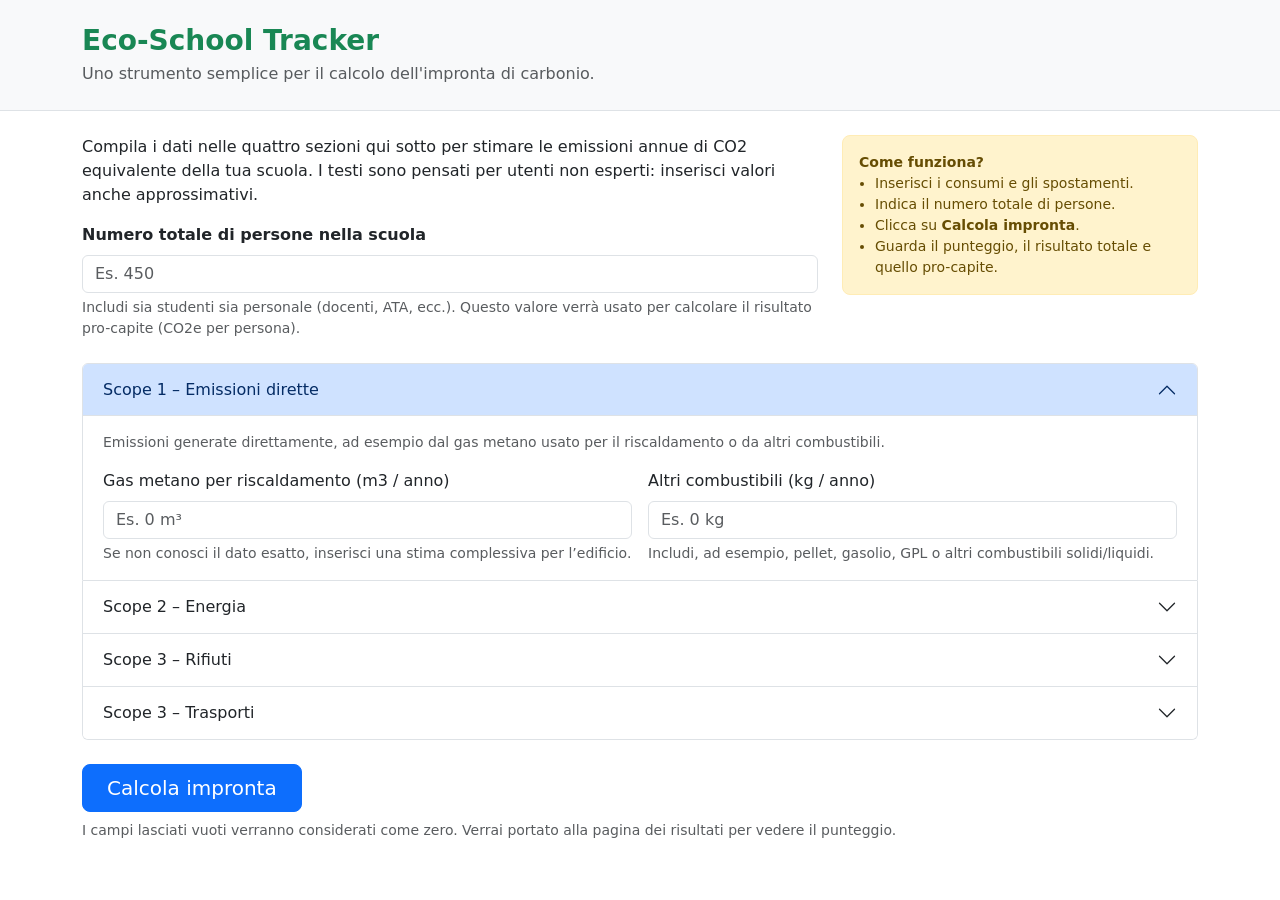
==== index.html @ 3f1e12e2 "ss" ====
<!DOCTYPE html>
<html lang="it">
<head>
  <meta charset="UTF-8" />
  <meta name="viewport" content="width=device-width, initial-scale=1" />
  <title>Eco-School Tracker</title>

  <!-- Bootstrap CSS -->
  <link
    href="https://cdn.jsdelivr.net/npm/bootstrap@5.3.3/dist/css/bootstrap.min.css"
    rel="stylesheet"
    integrity="sha384-QWTKZyjpPEjISv5WaRU9OFeRpok6YctnYmDr5pNlyT2bRjXh0JMhjY6hW+ALEwIH"
    crossorigin="anonymous"
  />

  <link rel="stylesheet" href="css/style.css" />
</head>
<body>
  <header class="py-4 mb-4 border-bottom bg-light">
    <div class="container">
      <div class="d-flex flex-column flex-md-row align-items-md-center justify-content-between gap-3">
        <div>
          <h1 class="h3 mb-1 text-success fw-bold">Eco-School Tracker</h1>
          <p class="mb-0 text-muted">
            Uno strumento semplice per il calcolo dell'impronta di carbonio.
          </p>
        </div>
      </div>
    </div>
  </header>

  <main class="container mb-5">
    <section class="mb-4">
      <div class="row g-4">
        <div class="col-lg-8">
          <p>
            Compila i dati nelle quattro sezioni qui sotto per stimare le emissioni annue di CO<span class="subscript">2</span>
            equivalente della tua scuola. I testi sono pensati per utenti non esperti: inserisci valori anche approssimativi.
          </p>
          <div class="mt-3">
            <label for="numeroPersoneTotali" class="form-label fw-semibold">
              Numero totale di persone nella scuola
            </label>
            <input
              type="number"
              min="1"
              class="form-control"
              id="numeroPersoneTotali"
              placeholder="Es. 450"
            />
            <div class="form-text">
              Includi sia studenti sia personale (docenti, ATA, ecc.). Questo valore verrà usato per calcolare il risultato pro-capite (CO<span class="subscript">2</span>e per persona).
            </div>
          </div>
        </div>
        <div class="col-lg-4">
          <div class="p-3 border rounded-3 small" style="background-color: #fff3cd; border-color: #ffecb5 !important; color: #664d03;">
            <strong>Come funziona?</strong>
            <ul class="mb-0 ps-3">
              <li>Inserisci i consumi e gli spostamenti.</li>
              <li>Indica il numero totale di persone.</li>
              <li>Clicca su <strong>Calcola impronta</strong>.</li>
              <li>Guarda il punteggio, il risultato totale e quello pro-capite.</li>
            </ul>
          </div>
        </div>
      </div>
    </section>

    <!-- Accordion Scope -->
    <section class="mb-4">
      <div class="accordion" id="scopeAccordion">
        <!-- Scope 1 -->
        <div class="accordion-item">
          <h2 class="accordion-header" id="headingScope1">
            <button
              class="accordion-button"
              type="button"
              data-bs-toggle="collapse"
              data-bs-target="#collapseScope1"
              aria-expanded="true"
              aria-controls="collapseScope1"
            >
              Scope 1 – Emissioni dirette
            </button>
          </h2>
          <div
            id="collapseScope1"
            class="accordion-collapse collapse show"
            aria-labelledby="headingScope1"
            data-bs-parent="#scopeAccordion"
          >
            <div class="accordion-body">
              <p class="small text-muted">
                Emissioni generate direttamente, ad esempio dal gas metano usato per il riscaldamento o da altri combustibili.
              </p>
              <div class="row g-3">
                <div class="col-md-6">
                  <label for="gasMetanoMc" class="form-label">
                    Gas metano per riscaldamento (m<span class="superscript">3</span> / anno)
                  </label>
                  <input
                    type="number"
                    min="0"
                    class="form-control"
                    id="gasMetanoMc"
                    placeholder="Es. 0 m³"
                  />
                  <div class="form-text">
                    Se non conosci il dato esatto, inserisci una stima complessiva per l’edificio.
                  </div>
                </div>
                <div class="col-md-6">
                  <label for="altriCombustibiliKg" class="form-label">
                    Altri combustibili (kg / anno)
                  </label>
                  <input
                    type="number"
                    min="0"
                    class="form-control"
                    id="altriCombustibiliKg"
                    placeholder="Es. 0 kg"
                  />
                  <div class="form-text">
                    Includi, ad esempio, pellet, gasolio, GPL o altri combustibili solidi/liquidi.
                  </div>
                </div>
              </div>
            </div>
          </div>
        </div>

        <!-- Scope 2 -->
        <div class="accordion-item">
          <h2 class="accordion-header" id="headingScope2">
            <button
              class="accordion-button collapsed"
              type="button"
              data-bs-toggle="collapse"
              data-bs-target="#collapseScope2"
              aria-expanded="false"
              aria-controls="collapseScope2"
            >
              Scope 2 – Energia
            </button>
          </h2>
          <div
            id="collapseScope2"
            class="accordion-collapse collapse"
            aria-labelledby="headingScope2"
            data-bs-parent="#scopeAccordion"
          >
            <div class="accordion-body">
              <p class="small text-muted">
                Emissioni indirette legate all’energia elettrica acquistata e utilizzata durante l’anno scolastico.
              </p>
              <div class="row g-3">
                <div class="col-md-6">
                  <label for="energiaNonRinnovabiliKwh" class="form-label">
                    Energia elettrica da fonti non rinnovabili (kWh/anno)
                  </label>
                  <input
                    type="number"
                    min="0"
                    class="form-control"
                    id="energiaNonRinnovabiliKwh"
                    placeholder="Es. 0 kWh"
                  />
                  <div class="form-text">
                    Somma di tutti i kWh acquistati da fornitori con mix non 100% rinnovabile.
                  </div>
                </div>
                <div class="col-md-6">
                  <label for="energiaRinnovabiliKwh" class="form-label">
                    Energia elettrica da fonti rinnovabili (kWh/anno)
                  </label>
                  <input
                    type="number"
                    min="0"
                    class="form-control"
                    id="energiaRinnovabiliKwh"
                    placeholder="Es. 20.664 kWh"
                  />
                  <div class="form-text">
                    Nel modello semplificato questa quota non genera emissioni (fattore 0 kg CO<span class="subscript">2</span>/kWh).
                  </div>
                </div>
                <div class="col-md-6">
                  <label for="energiaAutoprodottaKwh" class="form-label">
                    Energia elettrica autoprodotta annuale (kWh)
                  </label>
                  <input
                    type="number"
                    min="0"
                    class="form-control"
                    id="energiaAutoprodottaKwh"
                    placeholder="Es. 45.743 kWh"
                  />
                  <div class="form-text">
                    Energia prodotta da impianti della scuola (es. fotovoltaico sul tetto).
                  </div>
                </div>
                <div class="col-md-6">
                  <label for="energiaAutoconsumataKwh" class="form-label">
                    Energia elettrica autoconsumata (kWh/anno)
                  </label>
                  <input
                    type="number"
                    min="0"
                    class="form-control"
                    id="energiaAutoconsumataKwh"
                    placeholder="Es. 66.407 kWh"
                  />
                  <div class="form-text">
                    Considerata rinnovabile e a impatto nullo nel modello educativo di questa app.
                  </div>
                </div>
              </div>
            </div>
          </div>
        </div>

        <!-- Scope 3 – Rifiuti -->
        <div class="accordion-item">
          <h2 class="accordion-header" id="headingScope3Waste">
            <button
              class="accordion-button collapsed"
              type="button"
              data-bs-toggle="collapse"
              data-bs-target="#collapseScope3Waste"
              aria-expanded="false"
              aria-controls="collapseScope3Waste"
            >
              Scope 3 – Rifiuti
            </button>
          </h2>
          <div
            id="collapseScope3Waste"
            class="accordion-collapse collapse"
            aria-labelledby="headingScope3Waste"
            data-bs-parent="#scopeAccordion"
          >
            <div class="accordion-body">
              <p class="small text-muted mb-2">
                Inserisci una stima della quantità annua per ciascuna tipologia di rifiuto prodotto dalla scuola.
              </p>
              <p class="small fw-semibold mb-2">Tipologia di rifiuti prodotti e quantità annua (kg)</p>
              <div class="row g-3">
                <div class="col-md-6">
                  <label for="rifiutiPlasticaKg" class="form-label">Plastica (kg/anno)</label>
                  <input
                    type="number"
                    min="0"
                    class="form-control"
                    id="rifiutiPlasticaKg"
                    placeholder="Es. 420 kg"
                  />
                  <div class="form-text">Bottiglie, imballaggi e altri rifiuti di plastica.</div>
                </div>
                <div class="col-md-6">
                  <label for="rifiutiCartaKg" class="form-label">Carta (kg/anno)</label>
                  <input
                    type="number"
                    min="0"
                    class="form-control"
                    id="rifiutiCartaKg"
                    placeholder="Es. 480 kg"
                  />
                  <div class="form-text">Carta e cartone prodotti in un anno (esclusi archivi).</div>
                </div>
                <div class="col-md-6">
                  <label for="rifiutiVetroKg" class="form-label">Vetro (kg/anno)</label>
                  <input
                    type="number"
                    min="0"
                    class="form-control"
                    id="rifiutiVetroKg"
                    placeholder="Es. 0 kg"
                  />
                  <div class="form-text">Bottiglie e contenitori di vetro.</div>
                </div>
                <div class="col-md-6">
                  <label for="rifiutiMetalliKg" class="form-label">Metalli (kg/anno)</label>
                  <input
                    type="number"
                    min="0"
                    class="form-control"
                    id="rifiutiMetalliKg"
                    placeholder="Es. 0 kg"
                  />
                  <div class="form-text">Lattine o altri rifiuti metallici.</div>
                </div>
                <div class="col-md-6">
                  <label for="rifiutiLegnoKg" class="form-label">Legno (kg/anno)</label>
                  <input
                    type="number"
                    min="0"
                    class="form-control"
                    id="rifiutiLegnoKg"
                    placeholder="Es. 0 kg"
                  />
                  <div class="form-text">Scarti di legno provenienti, ad esempio, da piccoli lavori.</div>
                </div>
                <div class="col-md-6">
                  <label for="rifiutiIndifferenziatiKg" class="form-label">Indifferenziati (kg/anno)</label>
                  <input
                    type="number"
                    min="0"
                    class="form-control"
                    id="rifiutiIndifferenziatiKg"
                    placeholder="Es. 1.100 kg"
                  />
                  <div class="form-text">Tutto ciò che non viene differenziato (secco residuo).</div>
                </div>
              </div>
            </div>
          </div>
        </div>

        <!-- Scope 4 – Trasporti -->
        <div class="accordion-item">
          <h2 class="accordion-header" id="headingScope3Transport">
            <button
              class="accordion-button collapsed"
              type="button"
              data-bs-toggle="collapse"
              data-bs-target="#collapseScope3Transport"
              aria-expanded="false"
              aria-controls="collapseScope3Transport"
            >
            Scope 3 – Trasporti
            </button>
          </h2>
          <div
            id="collapseScope3Transport"
            class="accordion-collapse collapse"
            aria-labelledby="headingScope3Transport"
            data-bs-parent="#scopeAccordion"
          >
            <div class="accordion-body">
              <p class="small text-muted mb-2">
                Emissioni dovute agli spostamenti casa–scuola (o casa–lavoro) abituali per ciascun mezzo.
              </p>
              <div class="row g-2 align-items-end mb-3">
                <div class="col-12 col-md-4">
                  <label class="form-label fw-semibold" for="giorniScuola">
                    Numero di giorni di scuola totali
                  </label>
                  <input
                    type="number"
                    min="1"
                    class="form-control"
                    id="giorniScuola"
                    placeholder="Es. 200"
                  />
                  <div class="form-text">
                    Indica il numero di giorni di scuola considerati per i calcoli degli spostamenti.
                  </div>
                </div>
              </div>
              <div class="row g-2 align-items-end">
                <div class="col-12 col-md-3">
                  <label class="form-label">
                    Descrizione mezzo di trasporto
                  </label>
                </div>
                <div class="col-6 col-md-3">
                  <label class="form-label">
                    Numero di persone
                  </label>
                </div>
                <div class="col-6 col-md-3">
                  <label class="form-label">
                    Distanza giornaliera percorsa [km/giorno]
                  </label>
                </div>
                <div class="col-12 col-md-3">
                  <label class="form-label">
                    Totale km annui (km × giorni × persone)
                  </label>
                </div>

                <!-- Autobus -->
                <div class="col-12 col-md-3">
                  <input
                    type="text"
                    class="form-control"
                    id="mezzoAutobusDesc"
                    value="Autobus"
                    readonly
                  />
                </div>
                <div class="col-6 col-md-3">
                  <input
                    type="number"
                    min="0"
                    class="form-control"
                    id="personeAutobus"
                    placeholder="Es. 86"
                  />
                </div>
                <div class="col-6 col-md-3">
                  <input
                    type="number"
                    min="0"
                    class="form-control"
                    id="kmAutobusAnnui"
                    placeholder="Es. 21 km/giorno"
                  />
                </div>
                <div class="col-12 col-md-3">
                  <input
                    type="number"
                    class="form-control bg-light"
                    id="kmAutobusTotali"
                    readonly
                  />
                </div>

                <!-- Macchina -->
                <div class="col-12 col-md-3">
                  <input
                    type="text"
                    class="form-control"
                    id="mezzoMacchinaDesc"
                    value="Macchina"
                    readonly
                  />
                </div>
                <div class="col-6 col-md-3">
                  <input
                    type="number"
                    min="0"
                    class="form-control"
                    id="personeMacchina"
                    placeholder="Es. 259"
                  />
                </div>
                <div class="col-6 col-md-3">
                  <input
                    type="number"
                    min="0"
                    class="form-control"
                    id="kmMacchinaAnnui"
                    placeholder="Es. 8 km/giorno"
                  />
                </div>
                <div class="col-12 col-md-3">
                  <input
                    type="number"
                    class="form-control bg-light"
                    id="kmMacchinaTotali"
                    readonly
                  />
                </div>

                <!-- Piedi -->
                <div class="col-12 col-md-3">
                  <input
                    type="text"
                    class="form-control"
                    id="mezzoPiediDesc"
                    value="Piedi"
                    readonly
                  />
                </div>
                <div class="col-6 col-md-3">
                  <input
                    type="number"
                    min="0"
                    class="form-control"
                    id="personePiedi"
                    placeholder="Es. 65"
                  />
                </div>
                <div class="col-6 col-md-3">
                  <input
                    type="number"
                    min="0"
                    class="form-control"
                    id="kmPiediAnnui"
                    placeholder="Es. 1,5 km/giorno"
                  />
                </div>
                <div class="col-12 col-md-3">
                  <input
                    type="number"
                    class="form-control bg-light"
                    id="kmPiediTotali"
                    readonly
                  />
                </div>

                <!-- Macchine elettriche -->
                <div class="col-12 col-md-3">
                  <input
                    type="text"
                    class="form-control"
                    id="mezzoElettricaDesc"
                    value="Macchine elettriche"
                    readonly
                  />
                </div>
                <div class="col-6 col-md-3">
                  <input
                    type="number"
                    min="0"
                    class="form-control"
                    id="personeElettrica"
                    placeholder="Es. 22"
                  />
                </div>
                <div class="col-6 col-md-3">
                  <input
                    type="number"
                    min="0"
                    class="form-control"
                    id="kmElettricaAnnui"
                    placeholder="Es. 8 km/giorno"
                  />
                </div>
                <div class="col-12 col-md-3">
                  <input
                    type="number"
                    class="form-control bg-light"
                    id="kmElettricaTotali"
                    readonly
                  />
                </div>
              </div>
            </div>
          </div>
        </div>
      </div>
    </section>

    <!-- Anteprima del risultato + pulsante calcolo -->
    <section class="mb-5">
      <button id="calcolaBtn" class="btn btn-primary btn-lg px-4">
        Calcola impronta
      </button>
      <div class="form-text mt-2 text-muted">
        I campi lasciati vuoti verranno considerati come zero. Verrai portato alla pagina dei risultati per vedere il punteggio.
      </div>
    </section>
  </main>

  <!-- Bootstrap JS (bundle includes Popper) -->
  <script
    src="https://cdn.jsdelivr.net/npm/bootstrap@5.3.3/dist/js/bootstrap.bundle.min.js"
    integrity="sha384-YvpcrYf0tY3lHB60NNkmXc5s9fDVZLESaAA55NDzOxhy9GkcIdslK1eN7N6jIeHz"
    crossorigin="anonymous"
  ></script>

  <script src="js/calculator.js"></script>
  <script src="js/app.js"></script>
</body>
</html>
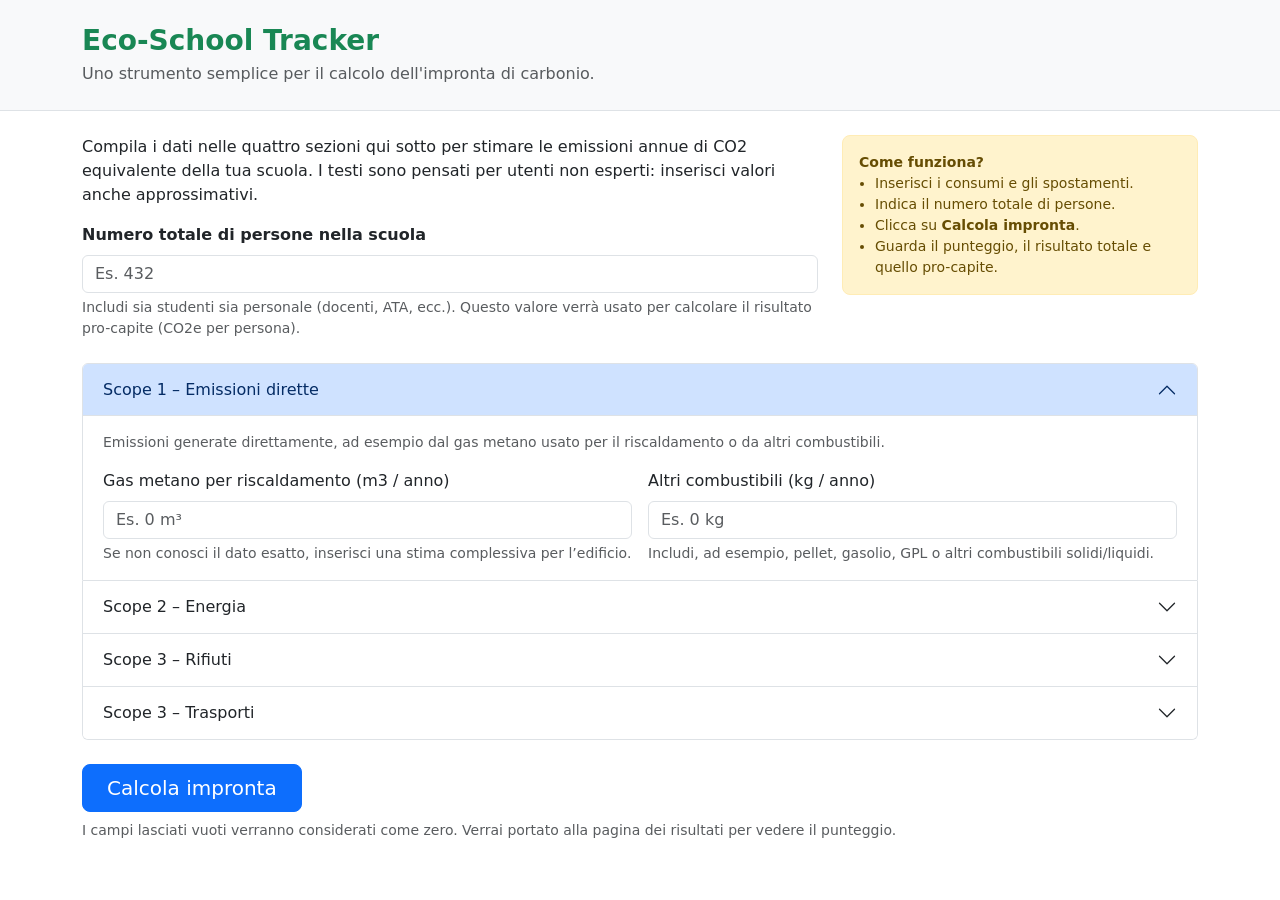
==== commit 598314da: "ss" ====
--- a/index.html
+++ b/index.html
@@ -46,7 +46,7 @@
               min="1"
               class="form-control"
               id="numeroPersoneTotali"
-              placeholder="Es. 450"
+              placeholder="Es. 432"
             />
             <div class="form-text">
               Includi sia studenti sia personale (docenti, ATA, ecc.). Questo valore verrà usato per calcolare il risultato pro-capite (CO<span class="subscript">2</span>e per persona).
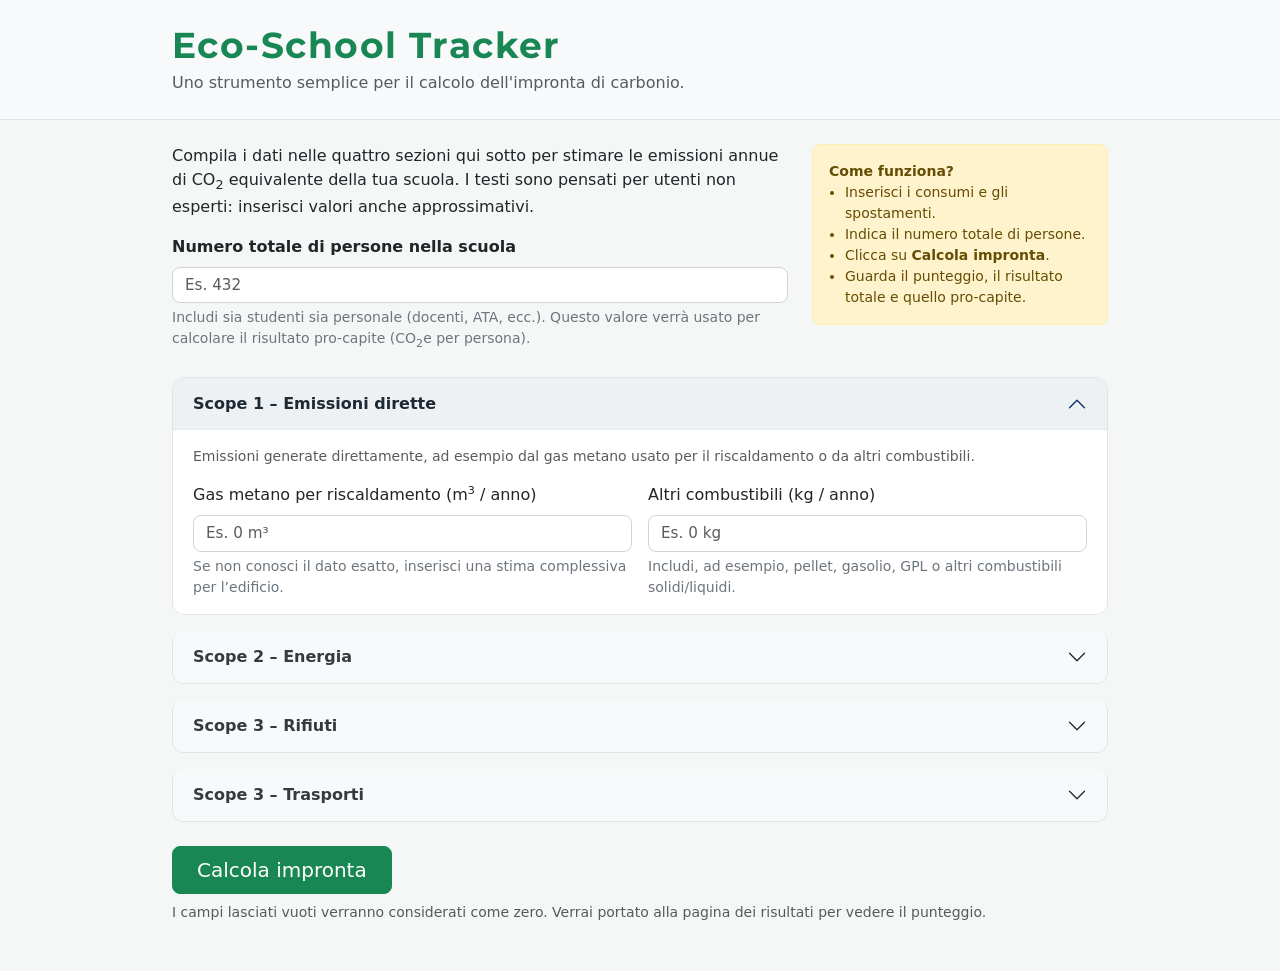
==== commit d64da6f9: "Add Google Fonts for improved typography and update app title styling in index.html; adjust header f" ====
--- a/index.html
+++ b/index.html
@@ -4,6 +4,8 @@
   <meta charset="UTF-8" />
   <meta name="viewport" content="width=device-width, initial-scale=1" />
   <title>Eco-School Tracker</title>
+  <link rel="icon" type="image/png" href="layout/favicon.png" sizes="32x32" />
+  <link rel="icon" type="image/png" href="layout/favicon.png" sizes="16x16" />
 
   <!-- Bootstrap CSS -->
   <link
@@ -13,6 +15,12 @@
     crossorigin="anonymous"
   />
 
+  <!-- Google Fonts -->
+  <link
+    rel="stylesheet"
+    href="https://fonts.googleapis.com/css2?family=Montserrat:wght@600;700&display=swap"
+  />
+
   <link rel="stylesheet" href="css/style.css" />
 </head>
 <body>
@@ -20,7 +28,7 @@
     <div class="container">
       <div class="d-flex flex-column flex-md-row align-items-md-center justify-content-between gap-3">
         <div>
-          <h1 class="h3 mb-1 text-success fw-bold">Eco-School Tracker</h1>
+          <h1 class="h3 mb-1 text-success fw-bold app-title">Eco-School Tracker</h1>
           <p class="mb-0 text-muted">
             Uno strumento semplice per il calcolo dell'impronta di carbonio.
           </p>
--- a/css/style.css
+++ b/css/style.css
@@ -0,0 +1,173 @@
+body {
+  background-color: #f5f7f6;
+  font-family: system-ui, -apple-system, BlinkMacSystemFont, "Segoe UI", sans-serif;
+}
+
+header h1 {
+  letter-spacing: 0.02em;
+}
+
+.app-title {
+  font-family: "Montserrat", system-ui, -apple-system, BlinkMacSystemFont, "Segoe UI", sans-serif;
+  font-size: 2.25rem;
+  letter-spacing: 0.04em;
+}
+
+.subscript {
+  font-size: 0.8em;
+  vertical-align: sub;
+}
+
+.superscript {
+  font-size: 0.7em;
+  vertical-align: super;
+}
+
+main.container {
+  max-width: 960px;
+}
+
+header .container {
+  max-width: 960px;
+}
+
+.accordion-item {
+  border-radius: 0.75rem !important;
+  overflow: hidden;
+  border: 1px solid #e0e4e7;
+  background-color: #ffffff;
+}
+
+.accordion-item + .accordion-item {
+  margin-top: 1rem;
+}
+
+.accordion-button {
+  font-weight: 600;
+  background-color: #f8f9fa;
+  color: #343a40;
+}
+
+.accordion-button:not(.collapsed) {
+  color: #1f2933;
+  background-color: #eef1f4;
+  box-shadow: inset 0 -1px 0 rgba(0, 0, 0, 0.03);
+}
+
+.accordion-body {
+  background-color: #ffffff;
+}
+
+.alert-warning {
+  border-radius: 0.75rem;
+}
+
+input[type="number"]::-webkit-outer-spin-button,
+input[type="number"]::-webkit-inner-spin-button {
+  -webkit-appearance: none;
+  margin: 0;
+}
+
+input[type="number"] {
+  -moz-appearance: textfield;
+}
+
+.form-control {
+  border-radius: 0.5rem;
+  border: 1px solid #ced4da;
+  font-size: 0.95rem;
+}
+
+.form-control:focus {
+  border-color: #198754;
+  box-shadow: 0 0 0 0.15rem rgba(25, 135, 84, 0.25);
+}
+
+.form-text {
+  color: #6c757d;
+}
+
+.card {
+  border-radius: 0.75rem;
+  border: 1px solid #e0e4e7;
+}
+
+.card-title {
+  color: #1f2933;
+}
+
+.progress-card {
+  background-color: #ffffff;
+}
+
+.preview-card {
+  background-color: #f8f9fa;
+}
+
+.bg-low {
+  background-color: #dc3545 !important;
+}
+
+.bg-medium {
+  background-color: #ffc107 !important;
+  color: #212529 !important;
+}
+
+.bg-high {
+  background-color: #198754 !important;
+}
+
+#calcolaBtn {
+  border-radius: 0.5rem;
+  background-color: #198754;
+  border-color: #198754;
+  box-shadow: none;
+}
+
+#calcolaBtn:hover {
+  background-color: #157347;
+  border-color: #157347;
+}
+
+.scope-bar-row {
+  margin-bottom: 0.75rem;
+}
+
+.scope-bar-track {
+  background-color: #e9ecef;
+  border-radius: 999px;
+  overflow: hidden;
+  height: 0.75rem;
+}
+
+.scope-bar-fill {
+  height: 100%;
+  border-radius: 999px;
+}
+
+.scope-bar-fill.scope1 {
+  background-color: #a4c4b1;
+}
+
+.scope-bar-fill.scope2 {
+  background-color: #9fb9d6;
+}
+
+.scope-bar-fill.scope3-waste {
+  background-color: #c6b0cf;
+}
+
+.scope-bar-fill.scope3-transport {
+  background-color: #b4b8d0;
+}
+
+@media (max-width: 575.98px) {
+  header h1 {
+    font-size: 1.6rem;
+  }
+
+  #calcolaBtn {
+    width: 100%;
+  }
+}
+
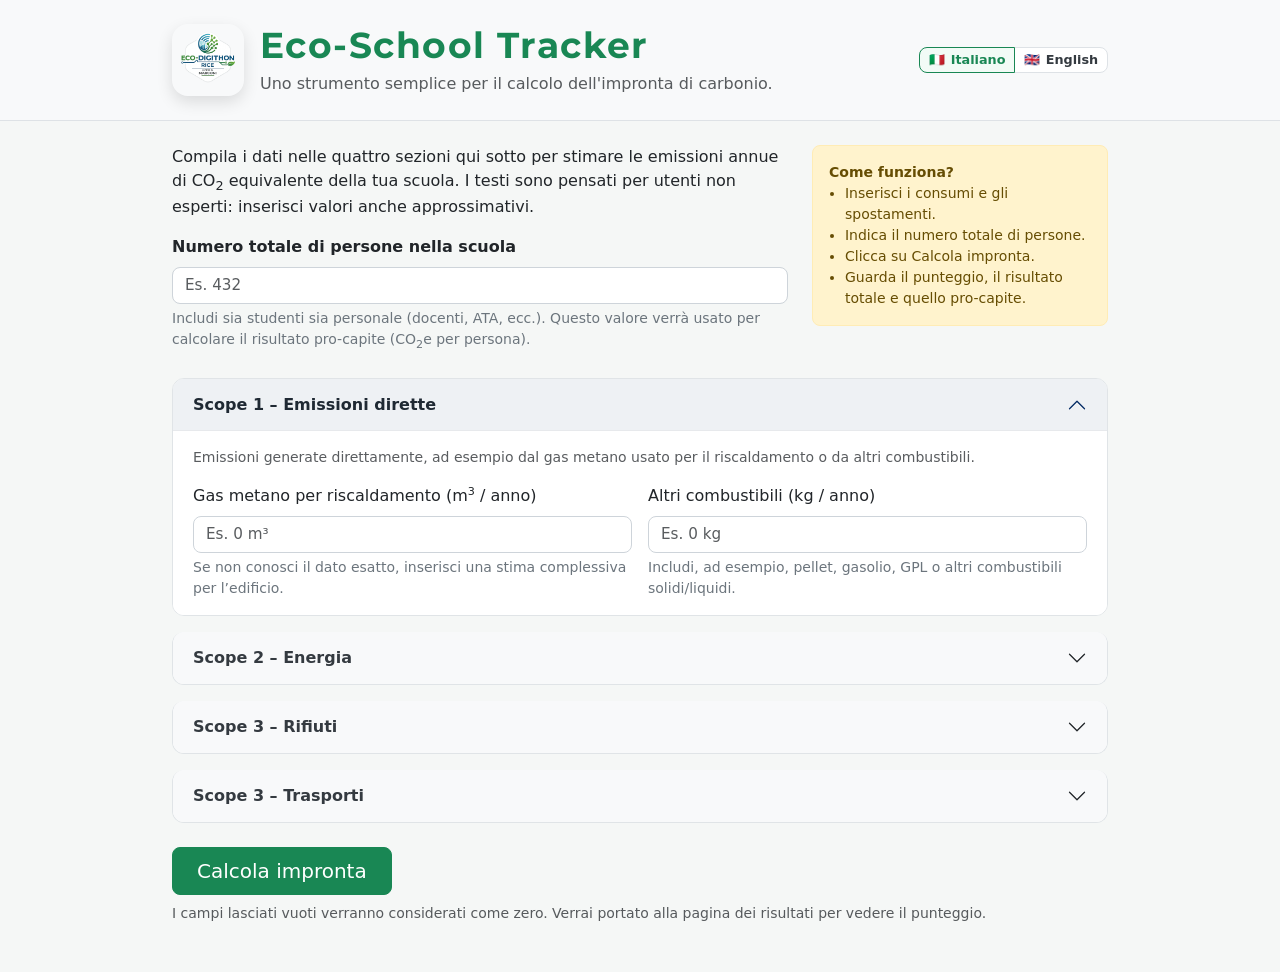
==== commit e3b73106: "Update favicon paths for consistency, enhance header layout with logo and language switcher in index" ====
--- a/index.html
+++ b/index.html
@@ -4,8 +4,11 @@
   <meta charset="UTF-8" />
   <meta name="viewport" content="width=device-width, initial-scale=1" />
   <title>Eco-School Tracker</title>
-  <link rel="icon" type="image/png" href="layout/favicon.png" sizes="32x32" />
-  <link rel="icon" type="image/png" href="layout/favicon.png" sizes="16x16" />
+  <link rel="icon" type="image/png" href="Layout/favicon.png?v=1" sizes="32x32" />
+  <link rel="icon" type="image/png" href="Layout/favicon.png?v=1" sizes="16x16" />
+  <link rel="icon" type="image/png" href="Layout/favicon.png?v=1" sizes="48x48" />
+  <link rel="apple-touch-icon" href="Layout/favicon.png?v=1" sizes="180x180" />
+  <link rel="icon" type="image/png" href="Layout/favicon.png?v=1" sizes="192x192" />
 
   <!-- Bootstrap CSS -->
   <link
@@ -27,11 +30,46 @@
   <header class="py-4 mb-4 border-bottom bg-light">
     <div class="container">
       <div class="d-flex flex-column flex-md-row align-items-md-center justify-content-between gap-3">
-        <div>
-          <h1 class="h3 mb-1 text-success fw-bold app-title">Eco-School Tracker</h1>
-          <p class="mb-0 text-muted">
-            Uno strumento semplice per il calcolo dell'impronta di carbonio.
-          </p>
+        <div class="d-flex align-items-center gap-3">
+          <img
+            src="Layout/favicon.png?v=1"
+            alt="Eco-School Tracker"
+            class="app-logo"
+            width="72"
+            height="72"
+            loading="eager"
+            decoding="async"
+          />
+          <div>
+            <h1 class="h3 mb-1 text-success fw-bold app-title">Eco-School Tracker</h1>
+            <p class="mb-0 text-muted" data-i18n="header_subtitle_index">
+              Uno strumento semplice per il calcolo dell'impronta di carbonio.
+            </p>
+          </div>
+        </div>
+        <div class="d-flex align-items-center justify-content-md-end gap-2">
+          <div class="btn-group lang-switch" role="group" aria-label="Selezione lingua">
+            <button
+              type="button"
+              class="btn btn-lang"
+              id="langItBtn"
+              data-lang="it"
+              aria-label="Italiano"
+              title="Italiano"
+            >
+              🇮🇹 <span class="lang-label">Italiano</span>
+            </button>
+            <button
+              type="button"
+              class="btn btn-lang"
+              id="langEnBtn"
+              data-lang="en"
+              aria-label="English"
+              title="English"
+            >
+              🇬🇧 <span class="lang-label">English</span>
+            </button>
+          </div>
         </div>
       </div>
     </div>
@@ -41,12 +79,12 @@
     <section class="mb-4">
       <div class="row g-4">
         <div class="col-lg-8">
-          <p>
+          <p data-i18n-html="index_intro">
             Compila i dati nelle quattro sezioni qui sotto per stimare le emissioni annue di CO<span class="subscript">2</span>
             equivalente della tua scuola. I testi sono pensati per utenti non esperti: inserisci valori anche approssimativi.
           </p>
           <div class="mt-3">
-            <label for="numeroPersoneTotali" class="form-label fw-semibold">
+            <label for="numeroPersoneTotali" class="form-label fw-semibold" data-i18n="index_people_label">
               Numero totale di persone nella scuola
             </label>
             <input
@@ -55,20 +93,21 @@
               class="form-control"
               id="numeroPersoneTotali"
               placeholder="Es. 432"
+              data-i18n-placeholder="index_people_placeholder"
             />
-            <div class="form-text">
+            <div class="form-text" data-i18n-html="index_people_help">
               Includi sia studenti sia personale (docenti, ATA, ecc.). Questo valore verrà usato per calcolare il risultato pro-capite (CO<span class="subscript">2</span>e per persona).
             </div>
           </div>
         </div>
         <div class="col-lg-4">
           <div class="p-3 border rounded-3 small" style="background-color: #fff3cd; border-color: #ffecb5 !important; color: #664d03;">
-            <strong>Come funziona?</strong>
+            <strong data-i18n="index_how_title">Come funziona?</strong>
             <ul class="mb-0 ps-3">
-              <li>Inserisci i consumi e gli spostamenti.</li>
-              <li>Indica il numero totale di persone.</li>
-              <li>Clicca su <strong>Calcola impronta</strong>.</li>
-              <li>Guarda il punteggio, il risultato totale e quello pro-capite.</li>
+              <li data-i18n="index_how_1">Inserisci i consumi e gli spostamenti.</li>
+              <li data-i18n="index_how_2">Indica il numero totale di persone.</li>
+              <li data-i18n="index_how_3">Clicca su Calcola impronta.</li>
+              <li data-i18n="index_how_4">Guarda il punteggio, il risultato totale e quello pro-capite.</li>
             </ul>
           </div>
         </div>
@@ -89,7 +128,7 @@
               aria-expanded="true"
               aria-controls="collapseScope1"
             >
-              Scope 1 – Emissioni dirette
+              <span data-i18n="scope1_title">Scope 1 – Emissioni dirette</span>
             </button>
           </h2>
           <div
@@ -99,12 +138,12 @@
             data-bs-parent="#scopeAccordion"
           >
             <div class="accordion-body">
-              <p class="small text-muted">
+              <p class="small text-muted" data-i18n="scope1_desc">
                 Emissioni generate direttamente, ad esempio dal gas metano usato per il riscaldamento o da altri combustibili.
               </p>
               <div class="row g-3">
                 <div class="col-md-6">
-                  <label for="gasMetanoMc" class="form-label">
+                  <label for="gasMetanoMc" class="form-label" data-i18n-html="scope1_gas_label">
                     Gas metano per riscaldamento (m<span class="superscript">3</span> / anno)
                   </label>
                   <input
@@ -113,13 +152,14 @@
                     class="form-control"
                     id="gasMetanoMc"
                     placeholder="Es. 0 m³"
-                  />
-                  <div class="form-text">
+                    data-i18n-placeholder="scope1_gas_placeholder"
+                  />
+                  <div class="form-text" data-i18n="scope1_gas_help">
                     Se non conosci il dato esatto, inserisci una stima complessiva per l’edificio.
                   </div>
                 </div>
                 <div class="col-md-6">
-                  <label for="altriCombustibiliKg" class="form-label">
+                  <label for="altriCombustibiliKg" class="form-label" data-i18n="scope1_other_label">
                     Altri combustibili (kg / anno)
                   </label>
                   <input
@@ -128,8 +168,9 @@
                     class="form-control"
                     id="altriCombustibiliKg"
                     placeholder="Es. 0 kg"
-                  />
-                  <div class="form-text">
+                    data-i18n-placeholder="scope1_other_placeholder"
+                  />
+                  <div class="form-text" data-i18n="scope1_other_help">
                     Includi, ad esempio, pellet, gasolio, GPL o altri combustibili solidi/liquidi.
                   </div>
                 </div>
@@ -149,7 +190,7 @@
               aria-expanded="false"
               aria-controls="collapseScope2"
             >
-              Scope 2 – Energia
+              <span data-i18n="scope2_title">Scope 2 – Energia</span>
             </button>
           </h2>
           <div
@@ -159,12 +200,12 @@
             data-bs-parent="#scopeAccordion"
           >
             <div class="accordion-body">
-              <p class="small text-muted">
+              <p class="small text-muted" data-i18n="scope2_desc">
                 Emissioni indirette legate all’energia elettrica acquistata e utilizzata durante l’anno scolastico.
               </p>
               <div class="row g-3">
                 <div class="col-md-6">
-                  <label for="energiaNonRinnovabiliKwh" class="form-label">
+                  <label for="energiaNonRinnovabiliKwh" class="form-label" data-i18n="scope2_nonren_label">
                     Energia elettrica da fonti non rinnovabili (kWh/anno)
                   </label>
                   <input
@@ -173,13 +214,14 @@
                     class="form-control"
                     id="energiaNonRinnovabiliKwh"
                     placeholder="Es. 0 kWh"
-                  />
-                  <div class="form-text">
+                    data-i18n-placeholder="scope2_nonren_placeholder"
+                  />
+                  <div class="form-text" data-i18n="scope2_nonren_help">
                     Somma di tutti i kWh acquistati da fornitori con mix non 100% rinnovabile.
                   </div>
                 </div>
                 <div class="col-md-6">
-                  <label for="energiaRinnovabiliKwh" class="form-label">
+                  <label for="energiaRinnovabiliKwh" class="form-label" data-i18n="scope2_ren_label">
                     Energia elettrica da fonti rinnovabili (kWh/anno)
                   </label>
                   <input
@@ -188,13 +230,14 @@
                     class="form-control"
                     id="energiaRinnovabiliKwh"
                     placeholder="Es. 20.664 kWh"
-                  />
-                  <div class="form-text">
+                    data-i18n-placeholder="scope2_ren_placeholder"
+                  />
+                  <div class="form-text" data-i18n-html="scope2_ren_help">
                     Nel modello semplificato questa quota non genera emissioni (fattore 0 kg CO<span class="subscript">2</span>/kWh).
                   </div>
                 </div>
                 <div class="col-md-6">
-                  <label for="energiaAutoprodottaKwh" class="form-label">
+                  <label for="energiaAutoprodottaKwh" class="form-label" data-i18n="scope2_selfprod_label">
                     Energia elettrica autoprodotta annuale (kWh)
                   </label>
                   <input
@@ -203,13 +246,14 @@
                     class="form-control"
                     id="energiaAutoprodottaKwh"
                     placeholder="Es. 45.743 kWh"
-                  />
-                  <div class="form-text">
+                    data-i18n-placeholder="scope2_selfprod_placeholder"
+                  />
+                  <div class="form-text" data-i18n="scope2_selfprod_help">
                     Energia prodotta da impianti della scuola (es. fotovoltaico sul tetto).
                   </div>
                 </div>
                 <div class="col-md-6">
-                  <label for="energiaAutoconsumataKwh" class="form-label">
+                  <label for="energiaAutoconsumataKwh" class="form-label" data-i18n="scope2_selfcons_label">
                     Energia elettrica autoconsumata (kWh/anno)
                   </label>
                   <input
@@ -218,8 +262,9 @@
                     class="form-control"
                     id="energiaAutoconsumataKwh"
                     placeholder="Es. 66.407 kWh"
-                  />
-                  <div class="form-text">
+                    data-i18n-placeholder="scope2_selfcons_placeholder"
+                  />
+                  <div class="form-text" data-i18n="scope2_selfcons_help">
                     Considerata rinnovabile e a impatto nullo nel modello educativo di questa app.
                   </div>
                 </div>
@@ -239,7 +284,7 @@
               aria-expanded="false"
               aria-controls="collapseScope3Waste"
             >
-              Scope 3 – Rifiuti
+              <span data-i18n="scope3w_title">Scope 3 – Rifiuti</span>
             </button>
           </h2>
           <div
@@ -249,76 +294,82 @@
             data-bs-parent="#scopeAccordion"
           >
             <div class="accordion-body">
-              <p class="small text-muted mb-2">
+              <p class="small text-muted mb-2" data-i18n="scope3w_desc">
                 Inserisci una stima della quantità annua per ciascuna tipologia di rifiuto prodotto dalla scuola.
               </p>
-              <p class="small fw-semibold mb-2">Tipologia di rifiuti prodotti e quantità annua (kg)</p>
+              <p class="small fw-semibold mb-2" data-i18n="scope3w_table_title">Tipologia di rifiuti prodotti e quantità annua (kg)</p>
               <div class="row g-3">
                 <div class="col-md-6">
-                  <label for="rifiutiPlasticaKg" class="form-label">Plastica (kg/anno)</label>
+                  <label for="rifiutiPlasticaKg" class="form-label" data-i18n="scope3w_plastic_label">Plastica (kg/anno)</label>
                   <input
                     type="number"
                     min="0"
                     class="form-control"
                     id="rifiutiPlasticaKg"
                     placeholder="Es. 420 kg"
-                  />
-                  <div class="form-text">Bottiglie, imballaggi e altri rifiuti di plastica.</div>
-                </div>
-                <div class="col-md-6">
-                  <label for="rifiutiCartaKg" class="form-label">Carta (kg/anno)</label>
+                    data-i18n-placeholder="scope3w_plastic_placeholder"
+                  />
+                  <div class="form-text" data-i18n="scope3w_plastic_help">Bottiglie, imballaggi e altri rifiuti di plastica.</div>
+                </div>
+                <div class="col-md-6">
+                  <label for="rifiutiCartaKg" class="form-label" data-i18n="scope3w_paper_label">Carta (kg/anno)</label>
                   <input
                     type="number"
                     min="0"
                     class="form-control"
                     id="rifiutiCartaKg"
                     placeholder="Es. 480 kg"
-                  />
-                  <div class="form-text">Carta e cartone prodotti in un anno (esclusi archivi).</div>
-                </div>
-                <div class="col-md-6">
-                  <label for="rifiutiVetroKg" class="form-label">Vetro (kg/anno)</label>
+                    data-i18n-placeholder="scope3w_paper_placeholder"
+                  />
+                  <div class="form-text" data-i18n="scope3w_paper_help">Carta e cartone prodotti in un anno (esclusi archivi).</div>
+                </div>
+                <div class="col-md-6">
+                  <label for="rifiutiVetroKg" class="form-label" data-i18n="scope3w_glass_label">Vetro (kg/anno)</label>
                   <input
                     type="number"
                     min="0"
                     class="form-control"
                     id="rifiutiVetroKg"
                     placeholder="Es. 0 kg"
-                  />
-                  <div class="form-text">Bottiglie e contenitori di vetro.</div>
-                </div>
-                <div class="col-md-6">
-                  <label for="rifiutiMetalliKg" class="form-label">Metalli (kg/anno)</label>
+                    data-i18n-placeholder="scope3w_glass_placeholder"
+                  />
+                  <div class="form-text" data-i18n="scope3w_glass_help">Bottiglie e contenitori di vetro.</div>
+                </div>
+                <div class="col-md-6">
+                  <label for="rifiutiMetalliKg" class="form-label" data-i18n="scope3w_metals_label">Metalli (kg/anno)</label>
                   <input
                     type="number"
                     min="0"
                     class="form-control"
                     id="rifiutiMetalliKg"
                     placeholder="Es. 0 kg"
-                  />
-                  <div class="form-text">Lattine o altri rifiuti metallici.</div>
-                </div>
-                <div class="col-md-6">
-                  <label for="rifiutiLegnoKg" class="form-label">Legno (kg/anno)</label>
+                    data-i18n-placeholder="scope3w_metals_placeholder"
+                  />
+                  <div class="form-text" data-i18n="scope3w_metals_help">Lattine o altri rifiuti metallici.</div>
+                </div>
+                <div class="col-md-6">
+                  <label for="rifiutiLegnoKg" class="form-label" data-i18n="scope3w_wood_label">Legno (kg/anno)</label>
                   <input
                     type="number"
                     min="0"
                     class="form-control"
                     id="rifiutiLegnoKg"
                     placeholder="Es. 0 kg"
-                  />
-                  <div class="form-text">Scarti di legno provenienti, ad esempio, da piccoli lavori.</div>
-                </div>
-                <div class="col-md-6">
-                  <label for="rifiutiIndifferenziatiKg" class="form-label">Indifferenziati (kg/anno)</label>
+                    data-i18n-placeholder="scope3w_wood_placeholder"
+                  />
+                  <div class="form-text" data-i18n="scope3w_wood_help">Scarti di legno provenienti, ad esempio, da piccoli lavori.</div>
+                </div>
+                <div class="col-md-6">
+                  <label for="rifiutiIndifferenziatiKg" class="form-label" data-i18n="scope3w_unsorted_label">Indifferenziati (kg/anno)</label>
                   <input
                     type="number"
                     min="0"
                     class="form-control"
                     id="rifiutiIndifferenziatiKg"
                     placeholder="Es. 1.100 kg"
-                  />
-                  <div class="form-text">Tutto ciò che non viene differenziato (secco residuo).</div>
+                    data-i18n-placeholder="scope3w_unsorted_placeholder"
+                  />
+                  <div class="form-text" data-i18n="scope3w_unsorted_help">Tutto ciò che non viene differenziato (secco residuo).</div>
                 </div>
               </div>
             </div>
@@ -336,7 +387,7 @@
               aria-expanded="false"
               aria-controls="collapseScope3Transport"
             >
-            Scope 3 – Trasporti
+            <span data-i18n="scope4_title">Scope 3 – Trasporti</span>
             </button>
           </h2>
           <div
@@ -346,12 +397,12 @@
             data-bs-parent="#scopeAccordion"
           >
             <div class="accordion-body">
-              <p class="small text-muted mb-2">
+              <p class="small text-muted mb-2" data-i18n="scope4_desc">
                 Emissioni dovute agli spostamenti casa–scuola (o casa–lavoro) abituali per ciascun mezzo.
               </p>
               <div class="row g-2 align-items-end mb-3">
                 <div class="col-12 col-md-4">
-                  <label class="form-label fw-semibold" for="giorniScuola">
+                  <label class="form-label fw-semibold" for="giorniScuola" data-i18n="scope4_days_label">
                     Numero di giorni di scuola totali
                   </label>
                   <input
@@ -360,30 +411,31 @@
                     class="form-control"
                     id="giorniScuola"
                     placeholder="Es. 200"
-                  />
-                  <div class="form-text">
+                    data-i18n-placeholder="scope4_days_placeholder"
+                  />
+                  <div class="form-text" data-i18n="scope4_days_help">
                     Indica il numero di giorni di scuola considerati per i calcoli degli spostamenti.
                   </div>
                 </div>
               </div>
               <div class="row g-2 align-items-end">
                 <div class="col-12 col-md-3">
-                  <label class="form-label">
+                  <label class="form-label" data-i18n="scope4_col_vehicle">
                     Descrizione mezzo di trasporto
                   </label>
                 </div>
                 <div class="col-6 col-md-3">
-                  <label class="form-label">
+                  <label class="form-label" data-i18n="scope4_col_people">
                     Numero di persone
                   </label>
                 </div>
                 <div class="col-6 col-md-3">
-                  <label class="form-label">
+                  <label class="form-label" data-i18n="scope4_col_distance">
                     Distanza giornaliera percorsa [km/giorno]
                   </label>
                 </div>
                 <div class="col-12 col-md-3">
-                  <label class="form-label">
+                  <label class="form-label" data-i18n="scope4_col_total">
                     Totale km annui (km × giorni × persone)
                   </label>
                 </div>
@@ -405,6 +457,7 @@
                     class="form-control"
                     id="personeAutobus"
                     placeholder="Es. 86"
+                    data-i18n-placeholder="scope4_bus_people_placeholder"
                   />
                 </div>
                 <div class="col-6 col-md-3">
@@ -414,6 +467,7 @@
                     class="form-control"
                     id="kmAutobusAnnui"
                     placeholder="Es. 21 km/giorno"
+                    data-i18n-placeholder="scope4_bus_km_placeholder"
                   />
                 </div>
                 <div class="col-12 col-md-3">
@@ -442,6 +496,7 @@
                     class="form-control"
                     id="personeMacchina"
                     placeholder="Es. 259"
+                    data-i18n-placeholder="scope4_car_people_placeholder"
                   />
                 </div>
                 <div class="col-6 col-md-3">
@@ -451,6 +506,7 @@
                     class="form-control"
                     id="kmMacchinaAnnui"
                     placeholder="Es. 8 km/giorno"
+                    data-i18n-placeholder="scope4_car_km_placeholder"
                   />
                 </div>
                 <div class="col-12 col-md-3">
@@ -479,6 +535,7 @@
                     class="form-control"
                     id="personePiedi"
                     placeholder="Es. 65"
+                    data-i18n-placeholder="scope4_walk_people_placeholder"
                   />
                 </div>
                 <div class="col-6 col-md-3">
@@ -488,6 +545,7 @@
                     class="form-control"
                     id="kmPiediAnnui"
                     placeholder="Es. 1,5 km/giorno"
+                    data-i18n-placeholder="scope4_walk_km_placeholder"
                   />
                 </div>
                 <div class="col-12 col-md-3">
@@ -516,6 +574,7 @@
                     class="form-control"
                     id="personeElettrica"
                     placeholder="Es. 22"
+                    data-i18n-placeholder="scope4_ev_people_placeholder"
                   />
                 </div>
                 <div class="col-6 col-md-3">
@@ -525,6 +584,7 @@
                     class="form-control"
                     id="kmElettricaAnnui"
                     placeholder="Es. 8 km/giorno"
+                    data-i18n-placeholder="scope4_ev_km_placeholder"
                   />
                 </div>
                 <div class="col-12 col-md-3">
@@ -545,9 +605,9 @@
     <!-- Anteprima del risultato + pulsante calcolo -->
     <section class="mb-5">
       <button id="calcolaBtn" class="btn btn-primary btn-lg px-4">
-        Calcola impronta
+        <span data-i18n="index_calc_btn">Calcola impronta</span>
       </button>
-      <div class="form-text mt-2 text-muted">
+      <div class="form-text mt-2 text-muted" data-i18n="index_calc_help">
         I campi lasciati vuoti verranno considerati come zero. Verrai portato alla pagina dei risultati per vedere il punteggio.
       </div>
     </section>
@@ -561,6 +621,7 @@
   ></script>
 
   <script src="js/calculator.js"></script>
+  <script src="js/i18n.js"></script>
   <script src="js/app.js"></script>
 </body>
 </html>
--- a/css/style.css
+++ b/css/style.css
@@ -11,6 +11,58 @@
   font-family: "Montserrat", system-ui, -apple-system, BlinkMacSystemFont, "Segoe UI", sans-serif;
   font-size: 2.25rem;
   letter-spacing: 0.04em;
+}
+
+.app-logo {
+  width: 72px;
+  height: 72px;
+  border-radius: 16px;
+  object-fit: cover;
+  flex: 0 0 auto;
+  box-shadow: 0 6px 16px rgba(0, 0, 0, 0.12);
+}
+
+.lang-switch .btn-lang {
+  display: inline-flex;
+  align-items: center;
+  gap: 0.35rem;
+  padding: 0.3rem 0.55rem;
+  font-size: 0.8rem;
+  line-height: 1.1;
+  background-color: #ffffff;
+  border: 1px solid #dee2e6;
+  color: #343a40;
+  box-shadow: none;
+}
+
+.lang-switch .btn-lang:first-child {
+  border-top-left-radius: 0.5rem;
+  border-bottom-left-radius: 0.5rem;
+}
+
+.lang-switch .btn-lang:last-child {
+  border-top-right-radius: 0.5rem;
+  border-bottom-right-radius: 0.5rem;
+}
+
+.lang-switch .btn-lang:hover {
+  border-color: #cfd4da;
+  background-color: #f8f9fa;
+}
+
+.lang-switch .btn-lang.active {
+  border-color: #198754;
+  color: #198754;
+  background-color: #f2fbf6;
+}
+
+.lang-switch .btn-lang:focus {
+  box-shadow: 0 0 0 0.15rem rgba(25, 135, 84, 0.2);
+}
+
+.lang-switch .lang-label {
+  font-weight: 600;
+  color: inherit;
 }
 
 .subscript {
@@ -166,6 +218,16 @@
     font-size: 1.6rem;
   }
 
+  .app-logo {
+    width: 56px;
+    height: 56px;
+    border-radius: 14px;
+  }
+
+  .lang-switch .lang-label {
+    display: none;
+  }
+
   #calcolaBtn {
     width: 100%;
   }
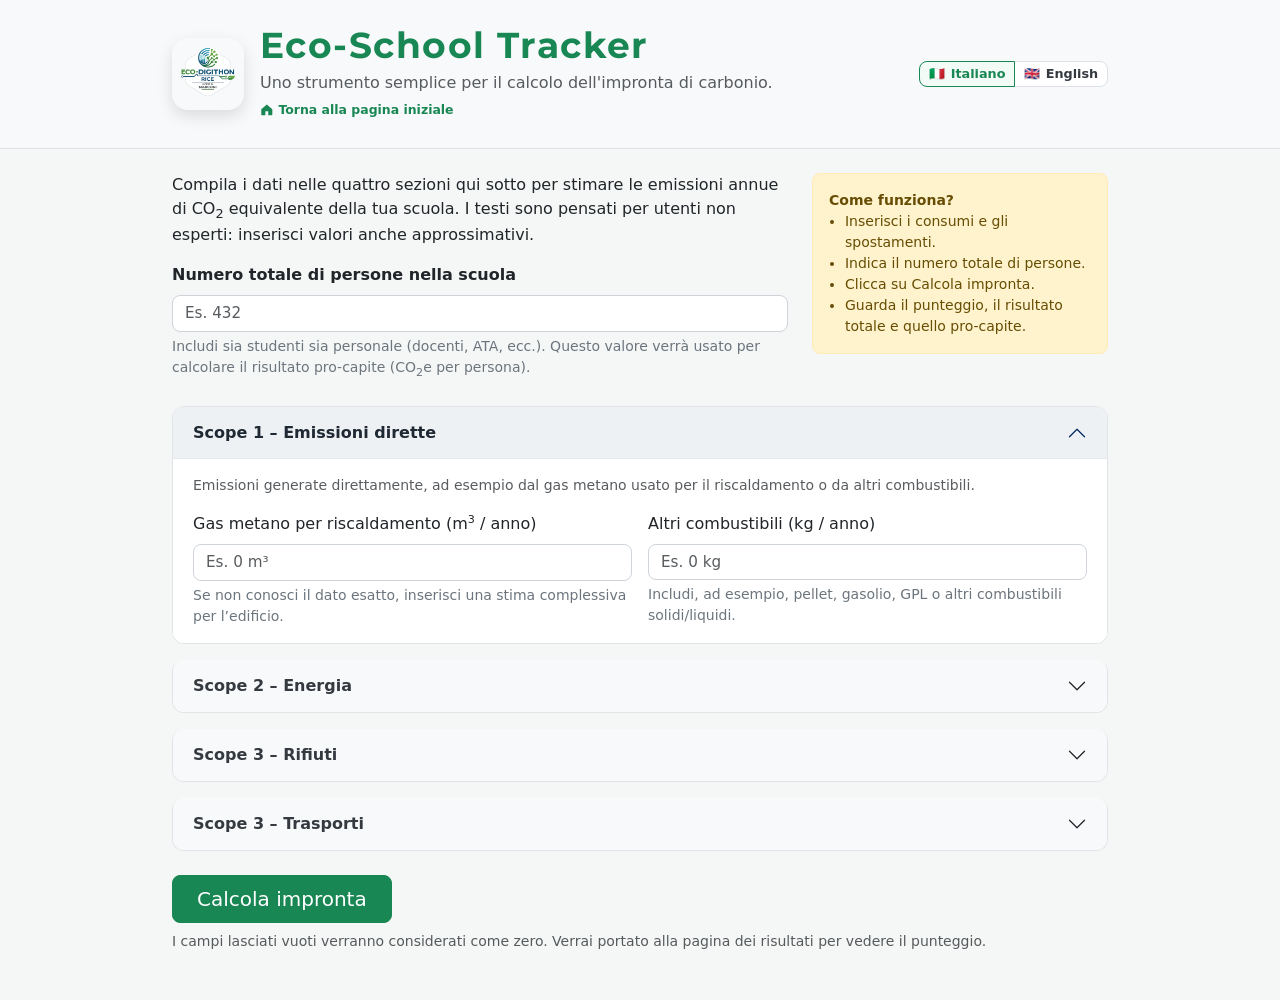
==== commit f9469bab: "feat: Enhance landing page with new styles and functionality - Updated results.html to improve heade" ====
--- a/index.html
+++ b/index.html
@@ -30,10 +30,10 @@
   <header class="py-4 mb-4 border-bottom bg-light">
     <div class="container">
       <div class="d-flex flex-column flex-md-row align-items-md-center justify-content-between gap-3">
-        <div class="d-flex align-items-center gap-3">
+        <a class="app-home-link d-flex align-items-center gap-3 text-decoration-none" href="landing_page_prova.html" data-i18n-aria-label="home_link_label">
           <img
             src="Layout/favicon.png?v=1"
-            alt="Eco-School Tracker"
+            alt=""
             class="app-logo"
             width="72"
             height="72"
@@ -45,8 +45,12 @@
             <p class="mb-0 text-muted" data-i18n="header_subtitle_index">
               Uno strumento semplice per il calcolo dell'impronta di carbonio.
             </p>
-          </div>
-        </div>
+            <span class="app-home-hint">
+              <svg aria-hidden="true" viewBox="0 0 16 16"><path d="M1.5 7.3 8 1.8l6.5 5.5v6.2a.8.8 0 0 1-.8.8h-4V9.7H6.3v4.6h-4a.8.8 0 0 1-.8-.8V7.3Z"/></svg>
+              <span data-i18n="home_link_label">Pagina iniziale</span>
+            </span>
+          </div>
+        </a>
         <div class="d-flex align-items-center justify-content-md-end gap-2">
           <div class="btn-group lang-switch" role="group" aria-label="Selezione lingua">
             <button
@@ -446,7 +450,7 @@
                     type="text"
                     class="form-control"
                     id="mezzoAutobusDesc"
-                    value="Autobus"
+                    data-i18n-value="scope4_vehicle_bus"
                     readonly
                   />
                 </div>
@@ -485,7 +489,7 @@
                     type="text"
                     class="form-control"
                     id="mezzoMacchinaDesc"
-                    value="Macchina"
+                    data-i18n-value="scope4_vehicle_car"
                     readonly
                   />
                 </div>
@@ -524,7 +528,7 @@
                     type="text"
                     class="form-control"
                     id="mezzoPiediDesc"
-                    value="Piedi"
+                    data-i18n-value="scope4_vehicle_walk"
                     readonly
                   />
                 </div>
@@ -563,7 +567,7 @@
                     type="text"
                     class="form-control"
                     id="mezzoElettricaDesc"
-                    value="Macchine elettriche"
+                    data-i18n-value="scope4_vehicle_ev"
                     readonly
                   />
                 </div>
@@ -625,4 +629,3 @@
   <script src="js/app.js"></script>
 </body>
 </html>
-
--- a/css/style.css
+++ b/css/style.css
@@ -5,6 +5,41 @@
 
 header h1 {
   letter-spacing: 0.02em;
+}
+
+.app-home-link {
+  border-radius: 0.75rem;
+}
+
+.app-home-hint {
+  display: inline-flex;
+  align-items: center;
+  gap: 0.3rem;
+  margin-top: 0.35rem;
+  color: #198754;
+  font-size: 0.78rem;
+  font-weight: 600;
+}
+
+.app-home-hint svg {
+  width: 0.85rem;
+  height: 0.85rem;
+  fill: currentColor;
+}
+
+.app-home-link:hover .app-title {
+  color: #157347 !important;
+}
+
+.app-home-link:hover .app-home-hint {
+  color: #0f5132;
+  text-decoration: underline;
+  text-underline-offset: 0.15rem;
+}
+
+.app-home-link:focus-visible {
+  outline: 3px solid rgba(25, 135, 84, 0.45);
+  outline-offset: 4px;
 }
 
 .app-title {
@@ -185,6 +220,76 @@
   margin-bottom: 0.75rem;
 }
 
+.scope-breakdown-toggle {
+  display: flex;
+  width: 100%;
+  align-items: center;
+  justify-content: space-between;
+  gap: 1rem;
+  padding: 0.25rem 0;
+  border: 0;
+  background: transparent;
+  color: #343a40;
+  text-align: left;
+  font: inherit;
+  font-weight: 600;
+}
+
+.scope-breakdown-toggle::after {
+  width: 0.55rem;
+  height: 0.55rem;
+  flex: 0 0 auto;
+  border-right: 2px solid currentColor;
+  border-bottom: 2px solid currentColor;
+  content: "";
+  transform: rotate(45deg) translateY(-2px);
+  transition: transform 0.2s ease;
+}
+
+.scope-breakdown-toggle[aria-expanded="true"]::after {
+  transform: rotate(225deg) translate(-2px, -1px);
+}
+
+.scope-breakdown-toggle:focus-visible {
+  border-radius: 0.25rem;
+  outline: 3px solid rgba(25, 135, 84, 0.35);
+  outline-offset: 2px;
+}
+
+.scope-breakdown-total {
+  margin-left: auto;
+  text-align: right;
+  white-space: nowrap;
+}
+
+.scope-breakdown-detail {
+  padding: 0.75rem 0.25rem 0.25rem;
+}
+
+.scope-detail-line {
+  display: flex;
+  align-items: center;
+  justify-content: space-between;
+  gap: 1rem;
+  margin-bottom: 0.25rem;
+}
+
+.scope-detail-track {
+  height: 0.45rem;
+  margin-bottom: 0.65rem;
+  overflow: hidden;
+  border-radius: 999px;
+  background: #e9ecef;
+}
+
+.scope-detail-fill {
+  width: 0;
+  height: 100%;
+  border-radius: inherit;
+  background: #2d6a4f;
+  transition: width 0.3s ease;
+}
+
 .scope-bar-track {
   background-color: #e9ecef;
   border-radius: 999px;
@@ -233,3 +338,57 @@
   }
 }
 
+/* Validazione input */
+.form-control.is-invalid {
+  border-color: #dc3545;
+  box-shadow: 0 0 0 0.2rem rgba(220, 53, 69, 0.25);
+}
+
+/* Miglioramento contrasto per i punteggi e badge */
+.badge {
+  font-weight: 600;
+  letter-spacing: 0.03em;
+}
+
+.badge.text-bg-success-subtle {
+  background-color: #d1e7dd !important;
+  color: #0f5132 !important;
+  border: 1px solid #badbcc;
+}
+
+/* Scope bars con migliore contrasto */
+.scope-bar-fill {
+  min-width: 2px;
+  transition: width 0.3s ease;
+  border-radius: 0.25rem;
+}
+
+.scope-bar-fill.scope1 {
+  background-color: #2d6a4f;
+}
+
+.scope-bar-fill.scope2 {
+  background-color: #1e3a8a;
+}
+
+.scope-bar-fill.scope3-waste {
+  background-color: #5b21b6;
+}
+
+.scope-bar-fill.scope3-transport {
+  background-color: #0c4a6e;
+}
+
+/* Progress bar colori migliorati */
+.progress-bar.bg-low {
+  background-color: #dc3545 !important;
+}
+
+.progress-bar.bg-medium {
+  background-color: #ffc107 !important;
+  color: #000;
+}
+
+.progress-bar.bg-high {
+  background-color: #198754 !important;
+}
